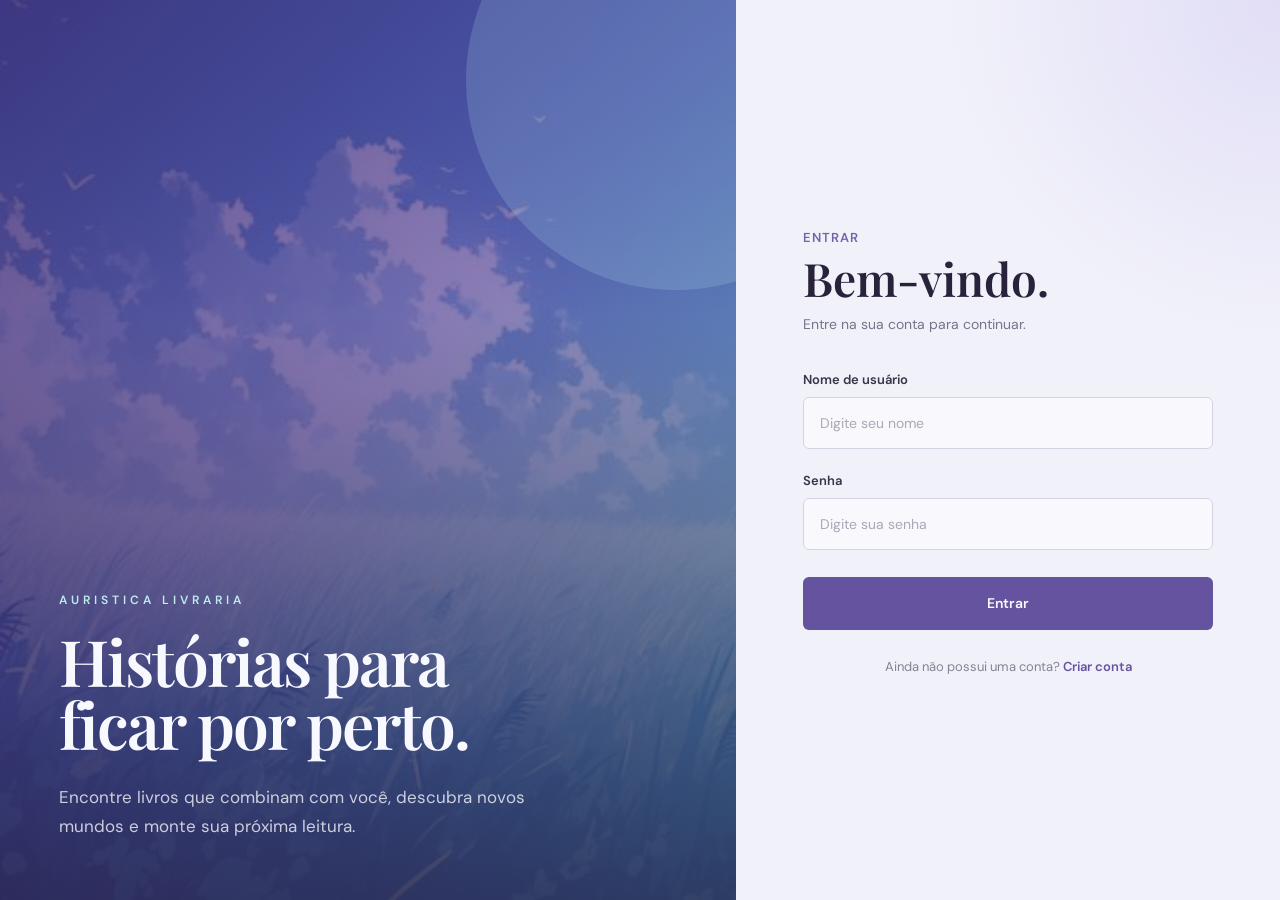
==== index.html @ fd139a55 "salvando" ====
<!DOCTYPE html>
<html lang="pt-BR">
<head>
    <meta charset="UTF-8">
    <meta name="viewport" content="width=device-width, initial-scale=1.0">
    <title>Livraria</title>
    <link rel="stylesheet" href="./src/login/login.css">
</head>
<body>

    <div class="login-page">

        <div class="login-visual">
            <div class="visual-content">
                <span class="eyebrow">AURISTICA LIVRARIA</span>
                <h1>Histórias para<br>ficar por perto.</h1>
                <p>
                    Encontre livros que combinam com você,
                    descubra novos mundos e monte sua próxima leitura.
                </p>
            </div>
        </div>

        <div class="login-area">

            <div class="login-box">

                <div class="login-heading">
                    <span>ENTRAR</span>
                    <h2>Bem-vindo.</h2>
                    <p>Entre na sua conta para continuar.</p>
                </div>

                <form onsubmit="entrar(event)">

                    <div class="field">
                        <label for="usuario">Nome de usuário</label>
                        <input
                            type="text"
                            id="usuario"
                            placeholder="Digite seu nome"
                            required
                        >
                    </div>

                    <div class="field">
                        <label for="senha">Senha</label>
                        <input
                            type="password"
                            id="senha"
                            placeholder="Digite sua senha"
                            required
                        >
                    </div>

                    <button type="submit">Entrar</button>

                </form>

                <div class="login-footer">
                    Ainda não possui uma conta?
                    <a href="./src/login/register.html">Criar conta</a>
                </div>

            </div>

        </div>

    </div>

    <script>
        function entrar(event) {
            event.preventDefault();

            const usuario = document.getElementById("usuario").value.trim();

            if (!usuario) {
                return;
            }

            localStorage.setItem("usuario", usuario);

            window.location.href = "./src/home/home.html";
        }
    </script>

</body>
</html>
---- src/login/login.css ----
@import url('https://fonts.googleapis.com/css2?family=DM+Sans:wght@400;500;600&family=Playfair+Display:wght@500;600;700&display=swap');

* {
    margin: 0;
    padding: 0;
    box-sizing: border-box;
}

body {
    min-height: 100vh;
    background: #eeeefa;
    color: #242235;
    font-family: 'DM Sans', sans-serif;
}

.login-page {
    min-height: 100vh;
    display: grid;
    grid-template-columns: 1.15fr 0.85fr;
}

.login-visual {
    position: relative;
    min-height: 100vh;
    display: flex;
    align-items: flex-end;
    padding: 8%;
    overflow: hidden;

    background:
        linear-gradient(
            135deg,
            rgba(68, 48, 119, 0.88),
            rgba(91, 70, 151, 0.72) 45%,
            rgba(91, 164, 183, 0.68)
        ),
        url('../img/banner.jpg') center / cover;
}

.login-visual::before {
    content: '';
    position: absolute;
    width: 420px;
    height: 420px;
    right: -150px;
    top: -130px;
    border-radius: 50%;
    background: rgba(181, 232, 237, 0.18);
}

.login-visual::after {
    content: '';
    position: absolute;
    inset: 0;
    background:
        linear-gradient(
            180deg,
            transparent 35%,
            rgba(37, 28, 67, 0.72)
        );
}

.visual-content {
    position: relative;
    z-index: 1;
    max-width: 650px;
    color: #f8f8ff;
}

.eyebrow {
    display: block;
    margin-bottom: 22px;
    color: #bdecef;
    font-size: 12px;
    font-weight: 600;
    letter-spacing: 4px;
}

.visual-content h1 {
    font-family: 'Playfair Display', serif;
    font-size: clamp(48px, 5vw, 78px);
    line-height: 0.98;
    font-weight: 600;
    letter-spacing: -2px;
}

.visual-content p {
    max-width: 500px;
    margin-top: 28px;
    color: rgba(248, 248, 255, 0.78);
    font-size: 17px;
    line-height: 1.7;
}

.login-area {
    min-height: 100vh;
    display: flex;
    align-items: center;
    justify-content: center;
    padding: 50px;

    background:
        radial-gradient(
            circle at 100% 0%,
            rgba(177, 165, 235, 0.25),
            transparent 32%
        ),
        #f1f1fa;
}

.login-box {
    width: 100%;
    max-width: 410px;
}

.login-heading {
    margin-bottom: 38px;
}

.login-heading span {
    color: #7563a9;
    font-size: 13px;
    font-weight: 600;
    letter-spacing: 1px;
}

.login-heading h2 {
    margin-top: 8px;
    font-family: 'Playfair Display', serif;
    font-size: 46px;
    font-weight: 600;
    line-height: 1;
    color: #28233b;
}

.login-heading p {
    margin-top: 14px;
    color: #77738a;
    font-size: 14px;
}

.login-box form {
    display: flex;
    flex-direction: column;
    gap: 23px;
}

.field {
    display: flex;
    flex-direction: column;
    gap: 9px;
}

.field label {
    color: #383449;
    font-size: 13px;
    font-weight: 600;
}

.field input {
    width: 100%;
    height: 52px;
    padding: 0 16px;

    border: 1px solid #d4d3e4;
    border-radius: 6px;

    outline: none;
    background: #f9f9fd;
    color: #29263a;

    font-family: inherit;
    font-size: 14px;

    transition: 0.2s ease;
}

.field input::placeholder {
    color: #aaa8b7;
}

.field input:focus {
    border-color: #8a78c5;
    background: #ffffff;
    box-shadow: 0 0 0 3px rgba(138, 120, 197, 0.10);
}

.login-box button {
    width: 100%;
    height: 53px;
    margin-top: 4px;

    border: 0;
    border-radius: 6px;

    background: #66539f;
    color: #fbfaff;

    font-family: inherit;
    font-size: 14px;
    font-weight: 600;

    cursor: pointer;
    transition: 0.25s ease;
}

.login-box button:hover {
    background: #58458f;
    transform: translateY(-1px);
    box-shadow: 0 7px 18px rgba(88, 69, 143, 0.18);
}

.login-footer {
    margin-top: 28px;
    text-align: center;
    color: #858293;
    font-size: 13px;
}

.login-footer a {
    color: #66539f;
    font-weight: 600;
    text-decoration: none;
}

.login-footer a:hover {
    text-decoration: underline;
}

@media (max-width: 800px) {
    .login-page {
        grid-template-columns: 1fr;
    }

    .login-visual {
        min-height: 300px;
        padding: 40px;
    }

    .visual-content h1 {
        font-size: 48px;
    }

    .visual-content p {
        margin-top: 18px;
        font-size: 14px;
    }

    .login-area {
        min-height: auto;
        padding: 60px 25px;
    }
}

@media (max-width: 480px) {
    .login-visual {
        min-height: 260px;
        padding: 30px;
    }

    .visual-content h1 {
        font-size: 40px;
    }

    .visual-content p {
        display: none;
    }

    .login-area {
        padding: 45px 22px;
    }

    .login-heading h2 {
        font-size: 40px;
    }
}
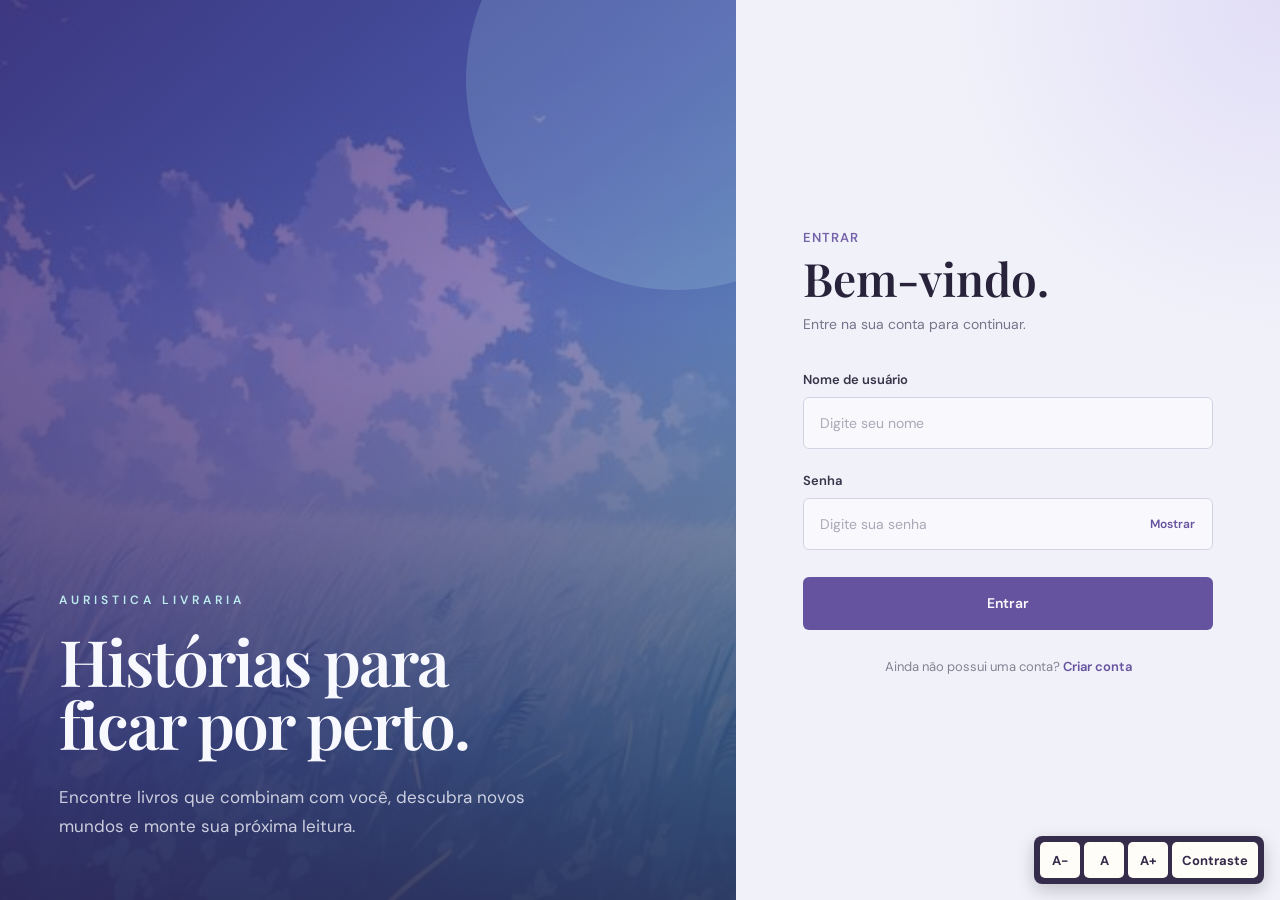
==== commit c04001ee: "melhorias e funções com JS" ====
--- a/index.html
+++ b/index.html
@@ -3,10 +3,13 @@
 <head>
     <meta charset="UTF-8">
     <meta name="viewport" content="width=device-width, initial-scale=1.0">
-    <title>Livraria</title>
+    <title>Entrar — Livraria</title>
     <link rel="stylesheet" href="./src/login/login.css">
+    <link rel="stylesheet" href="./src/css/acessibilidade.css">
 </head>
 <body>
+
+    <a href="#conteudo" class="pular-conteudo">Pular para o formulário</a>
 
     <div class="login-page">
 
@@ -21,7 +24,7 @@
             </div>
         </div>
 
-        <div class="login-area">
+        <main class="login-area" id="conteudo">
 
             <div class="login-box">
 
@@ -31,7 +34,7 @@
                     <p>Entre na sua conta para continuar.</p>
                 </div>
 
-                <form onsubmit="entrar(event)">
+                <form id="form-login" novalidate>
 
                     <div class="field">
                         <label for="usuario">Nome de usuário</label>
@@ -39,18 +42,27 @@
                             type="text"
                             id="usuario"
                             placeholder="Digite seu nome"
+                            autocomplete="username"
+                            aria-describedby="usuario-erro"
                             required
                         >
+                        <span class="erro" id="usuario-erro" aria-live="polite"></span>
                     </div>
 
                     <div class="field">
                         <label for="senha">Senha</label>
-                        <input
-                            type="password"
-                            id="senha"
-                            placeholder="Digite sua senha"
-                            required
-                        >
+                        <div class="senha-wrapper">
+                            <input
+                                type="password"
+                                id="senha"
+                                placeholder="Digite sua senha"
+                                autocomplete="current-password"
+                                aria-describedby="senha-erro"
+                                required
+                            >
+                            <button type="button" class="mostrar-senha" aria-controls="senha" aria-pressed="false">Mostrar</button>
+                        </div>
+                        <span class="erro" id="senha-erro" aria-live="polite"></span>
                     </div>
 
                     <button type="submit">Entrar</button>
@@ -64,25 +76,13 @@
 
             </div>
 
-        </div>
+        </main>
 
     </div>
 
-    <script>
-        function entrar(event) {
-            event.preventDefault();
-
-            const usuario = document.getElementById("usuario").value.trim();
-
-            if (!usuario) {
-                return;
-            }
-
-            localStorage.setItem("usuario", usuario);
-
-            window.location.href = "./src/home/home.html";
-        }
-    </script>
+    <script src="./src/js/storage.js"></script>
+    <script src="./src/js/login.js"></script>
+    <script src="./src/js/acessibilidade.js"></script>
 
 </body>
-</html>+</html>
--- a/src/css/acessibilidade.css
+++ b/src/css/acessibilidade.css
@@ -0,0 +1,221 @@
+/* GERAL */
+
+[hidden] {
+    display: none !important;
+}
+
+.sr-only {
+    position: absolute;
+    width: 1px;
+    height: 1px;
+    padding: 0;
+    margin: -1px;
+    overflow: hidden;
+    clip: rect(0, 0, 0, 0);
+    white-space: nowrap;
+    border: 0;
+}
+
+.pular-conteudo {
+    position: absolute;
+    left: 16px;
+    top: -60px;
+    z-index: 1000;
+    padding: 12px 18px;
+    background: #44375f;
+    color: #fffdf8;
+    font-family: 'DM Sans', sans-serif;
+    font-size: 14px;
+    font-weight: 700;
+    text-decoration: none;
+    transition: top 0.2s ease;
+}
+
+.pular-conteudo:focus {
+    top: 16px;
+}
+
+a:focus-visible,
+button:focus-visible,
+input:focus-visible,
+select:focus-visible,
+textarea:focus-visible,
+[tabindex]:focus-visible {
+    outline: 3px solid #f2b705 !important;
+    outline-offset: 3px;
+}
+
+:focus,
+[id] {
+    scroll-margin-top: 140px;
+}
+
+/* FORMULÁRIOS */
+.dica {
+    color: #6b6670;
+    font-size: 12px;
+}
+
+.erro {
+    min-height: 1em;
+    color: #b3261e;
+    font-size: 12px;
+    font-weight: 600;
+}
+
+.erro:empty {
+    display: none;
+}
+
+[aria-invalid="true"] {
+    border-color: #b3261e !important;
+}
+
+.mensagem-sucesso {
+    padding: 14px 16px;
+    border-left: 4px solid #2e7d32;
+    background: #e8f5e9;
+    color: #1b5e20;
+    font-size: 13px;
+    font-weight: 600;
+}
+
+.mensagem-sucesso:empty {
+    display: none;
+}
+
+.senha-wrapper {
+    position: relative;
+}
+
+.senha-wrapper input {
+    padding-right: 90px !important;
+}
+
+.mostrar-senha {
+    position: absolute;
+    right: 8px;
+    top: 50%;
+    width: auto !important;
+    height: auto !important;
+    margin: 0 !important;
+    padding: 6px 10px !important;
+    transform: translateY(-50%);
+    border: 0;
+    border-radius: 4px;
+    background: transparent !important;
+    color: #66539f !important;
+    font-family: inherit;
+    font-size: 12px !important;
+    font-weight: 700;
+    cursor: pointer;
+    box-shadow: none !important;
+}
+
+.mostrar-senha:hover {
+    text-decoration: underline;
+    transform: translateY(-50%) !important;
+}
+
+/* BARRA DE ACESSIBILIDADE */
+.a11y-barra {
+    position: fixed;
+    right: 16px;
+    bottom: 16px;
+    z-index: 999;
+    display: flex;
+    gap: 4px;
+    padding: 6px;
+    border-radius: 8px;
+    background: #352c4b;
+    box-shadow: 0 6px 18px rgba(0, 0, 0, 0.2);
+}
+
+.a11y-barra button {
+    min-width: 40px;
+    height: 36px;
+    padding: 0 10px;
+    border: 0;
+    border-radius: 5px;
+    background: #fffdf8;
+    color: #352c4b;
+    font-family: 'DM Sans', sans-serif;
+    font-size: 13px;
+    font-weight: 700;
+    cursor: pointer;
+}
+
+.a11y-barra button:hover {
+    background: #a8dfe2;
+}
+
+.a11y-barra button[aria-pressed="true"] {
+    background: #a8dfe2;
+}
+
+/* ALTO CONTRASTE */
+html.alto-contraste body,
+html.alto-contraste body *:not(img) {
+    background: #000 !important;
+    color: #fff !important;
+    border-color: #fff !important;
+    box-shadow: none !important;
+    text-shadow: none !important;
+}
+
+html.alto-contraste body a,
+html.alto-contraste body a * {
+    color: #ff0 !important;
+    text-decoration: underline !important;
+}
+
+html.alto-contraste body .a11y-barra button[aria-pressed="true"] {
+    background: #ff0 !important;
+    color: #000 !important;
+}
+
+html.alto-contraste button,
+html.alto-contraste input,
+html.alto-contraste select,
+html.alto-contraste textarea {
+    border: 2px solid #fff !important;
+}
+
+html.alto-contraste input::placeholder,
+html.alto-contraste textarea::placeholder {
+    color: #ccc !important;
+}
+
+html.alto-contraste .hero-overlay,
+html.alto-contraste .about-image::after,
+html.alto-contraste .login-visual::before,
+html.alto-contraste .login-visual::after {
+    display: none;
+}
+
+html.alto-contraste .erro {
+    color: #ff6b6b !important;
+}
+
+/* MENOS ANIMAÇÕES */
+@media (prefers-reduced-motion: reduce) {
+    *,
+    *::before,
+    *::after {
+        animation: none !important;
+        transition: none !important;
+        scroll-behavior: auto !important;
+    }
+}
+
+@media (max-width: 480px) {
+    .a11y-barra {
+        right: 8px;
+        bottom: 8px;
+    }
+
+    .a11y-barra button {
+        min-width: 36px;
+        padding: 0 8px;
+    }
+}
